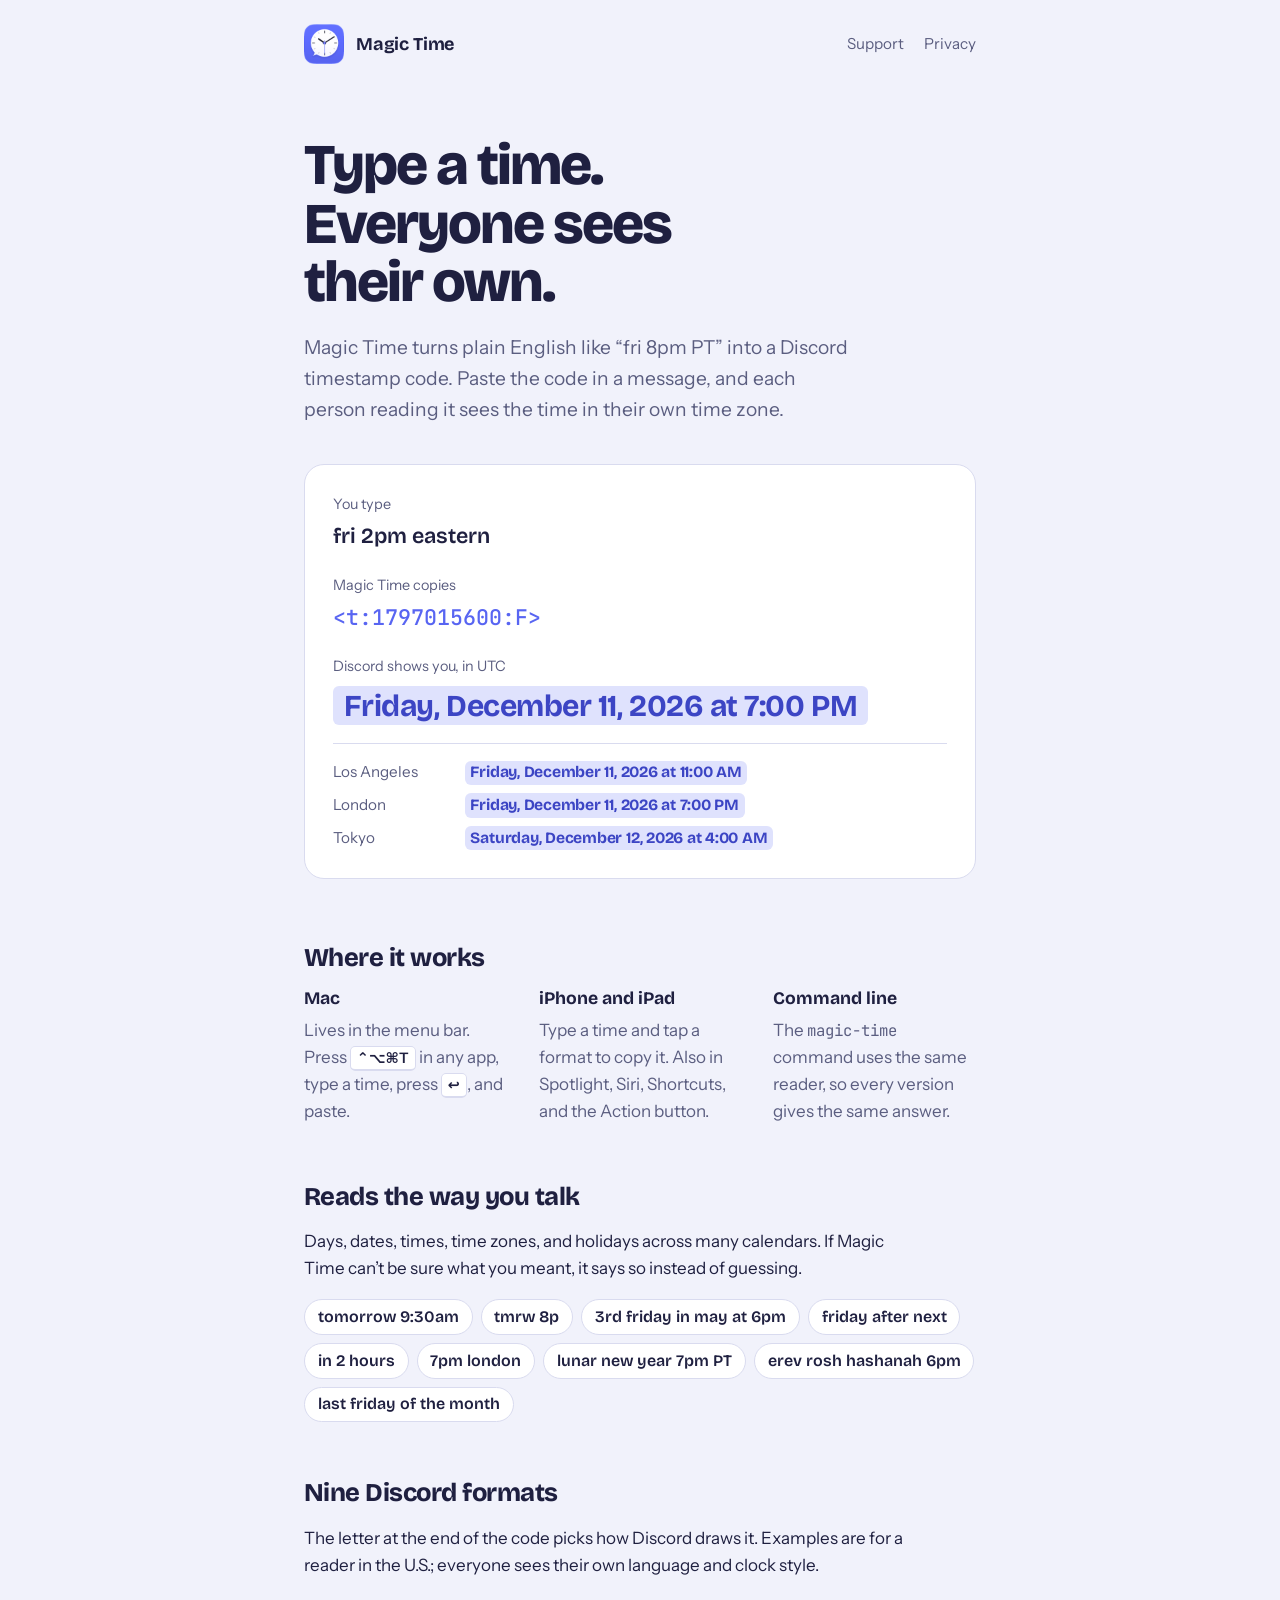
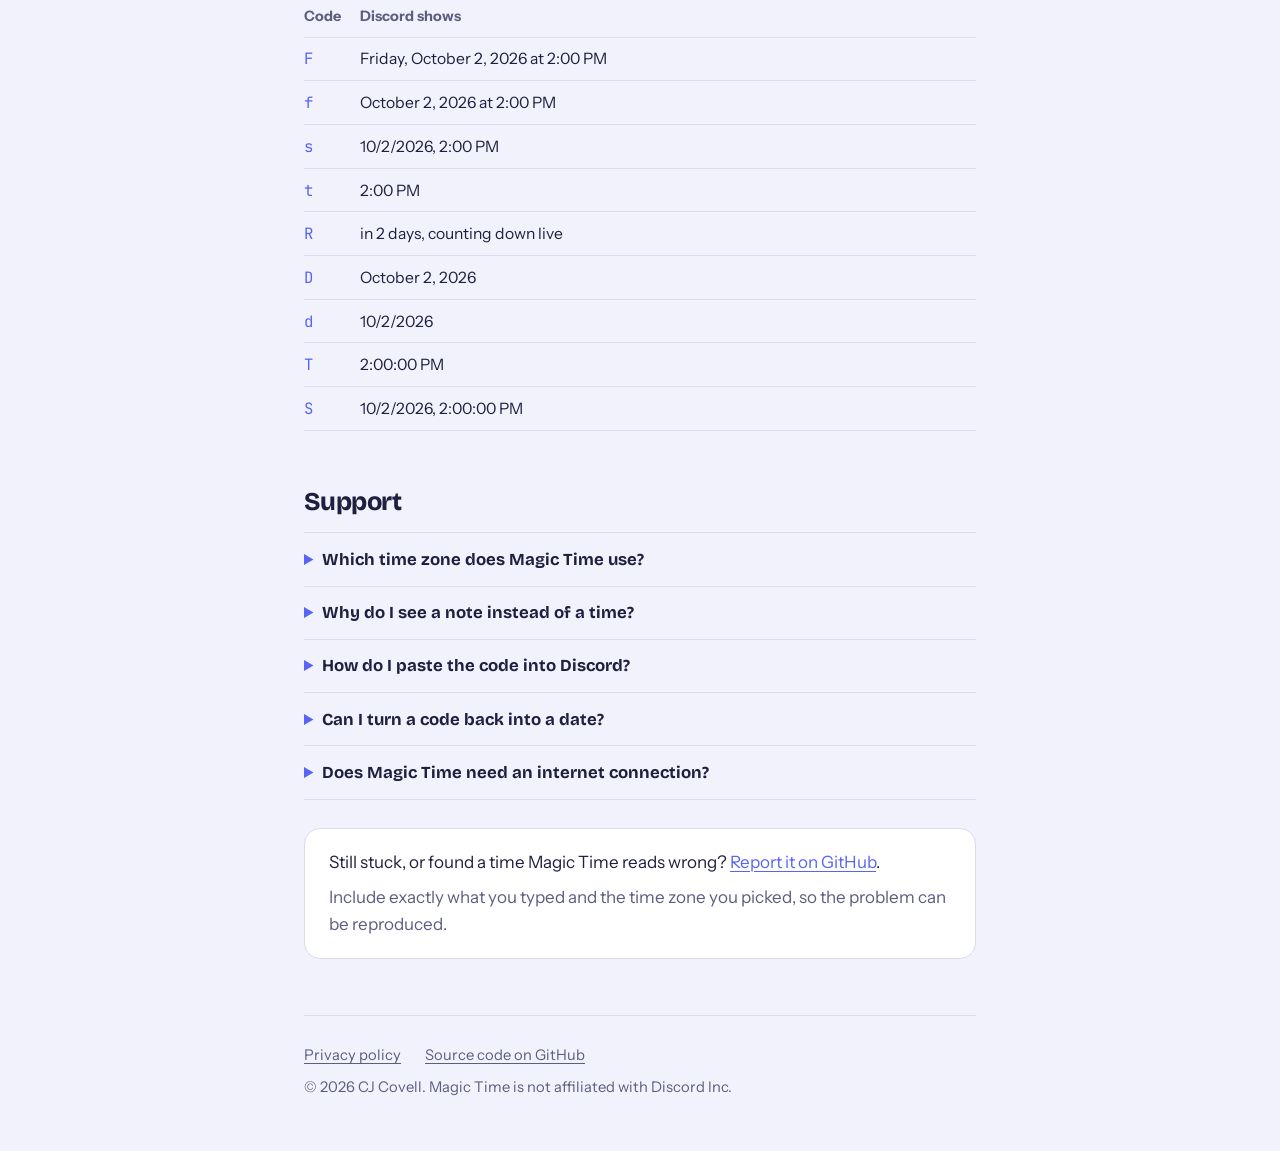
==== site/index.html @ eea19e5b "site: home, support, and privacy pages on GitHub Pages Co-Authored-By: Claude Opus 5.5 (1M context) " ====
<!doctype html>
<html lang="en">
<head>
<meta charset="utf-8">
<meta name="viewport" content="width=device-width, initial-scale=1">
<title>Magic Time: Chat Timestamps</title>
<meta name="description" content="Type a time in plain English and get a Discord timestamp code. Everyone who reads it sees the time in their own time zone.">
<link rel="icon" href="icon.png">
<link rel="apple-touch-icon" href="icon.png">
<link rel="preconnect" href="https://fonts.googleapis.com">
<link rel="preconnect" href="https://fonts.gstatic.com" crossorigin>
<link rel="stylesheet" href="https://fonts.googleapis.com/css2?family=Instrument+Sans:wght@400;600;700&family=Bricolage+Grotesque:opsz,wght@12..96,600..800&family=JetBrains+Mono:wght@500&display=swap">
<link rel="stylesheet" href="style.css">
</head>
<body>
<div class="wrap">
  <header class="top">
    <a href="./"><img src="icon.png" alt=""><span>Magic Time</span></a>
    <nav aria-label="Site"><a href="#support">Support</a><a href="privacy.html">Privacy</a></nav>
  </header>

  <main>
    <div class="hero">
      <h1>Type a time. Everyone sees their own.</h1>
      <p>Magic Time turns plain English like “fri 8pm PT” into a Discord timestamp code. Paste the code in a message, and each person reading it sees the time in their own time zone.</p>
    </div>

    <div class="demo" aria-label="Example">
      <dl>
        <div>
          <dt>You type</dt>
          <dd class="typed">fri 2pm eastern</dd>
        </div>
        <div>
          <dt>Magic Time copies</dt>
          <dd class="code" id="code">&lt;t:1790964000:F&gt;</dd>
        </div>
        <div class="you">
          <dt id="you-label">Discord shows you</dt>
          <dd><span class="pill" id="you">Friday, October 2, 2026 at 2:00 PM</span></dd>
          <ul class="others" id="others">
            <li><span class="city">Los Angeles</span><span class="pill">Friday, October 2, 2026 at 11:00 AM</span></li>
            <li><span class="city">London</span><span class="pill">Friday, October 2, 2026 at 7:00 PM</span></li>
            <li><span class="city">Tokyo</span><span class="pill">Saturday, October 3, 2026 at 3:00 AM</span></li>
          </ul>
        </div>
      </dl>
    </div>

    <section>
      <h2>Where it works</h2>
      <div class="platforms">
        <div>
          <h3>Mac</h3>
          <p>Lives in the menu bar. Press <kbd>⌃⌥⌘T</kbd> in any app, type a time, press <kbd>↩</kbd>, and paste.</p>
        </div>
        <div>
          <h3>iPhone and iPad</h3>
          <p>Type a time and tap a format to copy it. Also in Spotlight, Siri, Shortcuts, and the Action button.</p>
        </div>
        <div>
          <h3>Command line</h3>
          <p>The <code>magic-time</code> command uses the same reader, so every version gives the same answer.</p>
        </div>
      </div>
    </section>

    <section>
      <h2>Reads the way you talk</h2>
      <p>Days, dates, times, time zones, and holidays across many calendars. If Magic Time can’t be sure what you meant, it says so instead of guessing.</p>
      <ul class="phrases">
        <li>tomorrow 9:30am</li>
        <li>tmrw 8p</li>
        <li>3rd friday in may at 6pm</li>
        <li>friday after next</li>
        <li>in 2 hours</li>
        <li>7pm london</li>
        <li>lunar new year 7pm PT</li>
        <li>erev rosh hashanah 6pm</li>
        <li>last friday of the month</li>
      </ul>
    </section>

    <section>
      <h2>Nine Discord formats</h2>
      <p>The letter at the end of the code picks how Discord draws it. Examples are for a reader in the U.S.; everyone sees their own language and clock style.</p>
      <table>
        <thead><tr><th scope="col">Code</th><th scope="col">Discord shows</th></tr></thead>
        <tbody>
          <tr><td>F</td><td>Friday, October 2, 2026 at 2:00 PM</td></tr>
          <tr><td>f</td><td>October 2, 2026 at 2:00 PM</td></tr>
          <tr><td>s</td><td>10/2/2026, 2:00 PM</td></tr>
          <tr><td>t</td><td>2:00 PM</td></tr>
          <tr><td>R</td><td>in 2 days, counting down live</td></tr>
          <tr><td>D</td><td>October 2, 2026</td></tr>
          <tr><td>d</td><td>10/2/2026</td></tr>
          <tr><td>T</td><td>2:00:00 PM</td></tr>
          <tr><td>S</td><td>10/2/2026, 2:00:00 PM</td></tr>
        </tbody>
      </table>
    </section>

    <section id="support">
      <h2>Support</h2>
      <div class="faq">
        <details>
          <summary>Which time zone does Magic Time use?</summary>
          <p>The one you pick in the app; it starts on Eastern time. A time zone in what you type always wins, so “6pm PT” means Pacific time whatever the setting is.</p>
        </details>
        <details>
          <summary>Why do I see a note instead of a time?</summary>
          <p>Magic Time never guesses. Some holidays don’t have one agreed date, like Vesak or a plain “Eid,” and some years almanacs disagree. The note explains why and, when it can, names the possible dates so you can type the one you mean.</p>
        </details>
        <details>
          <summary>How do I paste the code into Discord?</summary>
          <p>Copy a format in Magic Time, then paste it anywhere in a Discord message. Discord replaces the code with the time when the message is sent.</p>
        </details>
        <details>
          <summary>Can I turn a code back into a date?</summary>
          <p>Yes. Paste a <code>&lt;t:…&gt;</code> code or a Unix timestamp into Magic Time and it shows the date and time it stands for.</p>
        </details>
        <details>
          <summary>Does Magic Time need an internet connection?</summary>
          <p>No. Everything happens on your device, including holiday dates, and nothing is sent anywhere. See the <a href="privacy.html">privacy policy</a>.</p>
        </details>
      </div>
      <div class="contact">
        <p>Still stuck, or found a time Magic Time reads wrong? <a href="https://github.com/cjcovell/magic-time/issues/new">Report it on GitHub</a>.</p>
        <p>Include exactly what you typed and the time zone you picked, so the problem can be reproduced.</p>
      </div>
    </section>
  </main>

  <footer>
    <p class="links"><a href="privacy.html">Privacy policy</a><a href="https://github.com/cjcovell/magic-time">Source code on GitHub</a></p>
    <p>© 2026 CJ Covell. Magic Time is not affiliated with Discord Inc.</p>
  </footer>
</div>

<script>
// Rebuild the example around the next Friday at 2 PM New York time, then
// render it the way Discord would for this reader and three other cities.
(function () {
  try {
    var NY = "America/New_York";
    var parts = function (date, zone) {
      var out = {};
      new Intl.DateTimeFormat("en-US", {
        timeZone: zone, hourCycle: "h23", year: "numeric", month: "numeric",
        day: "numeric", hour: "numeric", minute: "numeric", weekday: "short"
      }).formatToParts(date).forEach(function (p) { out[p.type] = p.value; });
      return out;
    };
    var now = new Date();
    var today = parts(now, NY);
    var dayIndex = ["Sun", "Mon", "Tue", "Wed", "Thu", "Fri", "Sat"].indexOf(today.weekday);
    var ahead = (5 - dayIndex + 7) % 7;
    if (ahead === 0 && Number(today.hour) >= 14) ahead = 7;
    var y = Number(today.year), m = Number(today.month) - 1, d = Number(today.day) + ahead;
    var guess = Date.UTC(y, m, d, 14, 0);
    var wall = parts(new Date(guess), NY);
    var wallAsUTC = Date.UTC(Number(wall.year), Number(wall.month) - 1, Number(wall.day), Number(wall.hour), Number(wall.minute));
    var instant = new Date(guess - (wallAsUTC - guess));
    var unix = Math.round(instant.getTime() / 1000);

    var full = function (zone, locale) {
      return new Intl.DateTimeFormat(locale, { timeZone: zone, dateStyle: "full", timeStyle: "short" }).format(instant);
    };
    document.getElementById("code").textContent = "<t:" + unix + ":F>";
    var here = Intl.DateTimeFormat().resolvedOptions().timeZone;
    document.getElementById("you").textContent = full(here, navigator.language || "en-US");
    var city = here ? here.split("/").pop().replace(/_/g, " ") : "";
    if (city) document.getElementById("you-label").textContent = "Discord shows you, in " + city;

    var list = document.getElementById("others");
    list.textContent = "";
    [["Los Angeles", "America/Los_Angeles"], ["London", "Europe/London"], ["Tokyo", "Asia/Tokyo"]]
      .filter(function (c) { return c[1] !== here; })
      .forEach(function (c) {
        var li = document.createElement("li");
        var name = document.createElement("span"); name.className = "city"; name.textContent = c[0];
        var pill = document.createElement("span"); pill.className = "pill"; pill.textContent = full(c[1], "en-US");
        li.append(name, pill);
        list.append(li);
      });
  } catch (e) { /* the static example stays in place */ }
})();
</script>
</body>
</html>
---- site/style.css ----
:root {
  --paper: #f1f2fb;
  --card: #ffffff;
  --ink: #1f2040;
  --muted: #5b5e80;
  --line: #d9dbef;
  --blurple: #5865f2;
  --pill: #dfe2fd;
  --pill-ink: #3c45c4;
  --display: "Bricolage Grotesque", system-ui, sans-serif;
  --body: "Instrument Sans", system-ui, sans-serif;
  --mono: "JetBrains Mono", ui-monospace, monospace;
  color-scheme: light;
}
@media (prefers-color-scheme: dark) {
  :root:not([data-theme="light"]) {
    --paper: #17182b;
    --card: #202240;
    --ink: #ecedfb;
    --muted: #a6a9cb;
    --line: #33365a;
    --blurple: #8c95ff;
    --pill: #2e3266;
    --pill-ink: #c9cdff;
    color-scheme: dark;
  }
}
:root[data-theme="dark"] {
  --paper: #17182b;
  --card: #202240;
  --ink: #ecedfb;
  --muted: #a6a9cb;
  --line: #33365a;
  --blurple: #8c95ff;
  --pill: #2e3266;
  --pill-ink: #c9cdff;
  color-scheme: dark;
}

* { box-sizing: border-box; }
html { -webkit-text-size-adjust: 100%; }
body {
  margin: 0;
  background: var(--paper);
  color: var(--ink);
  font: 400 1.0625rem/1.6 var(--body);
}
a { color: var(--blurple); text-underline-offset: 0.18em; }
a:focus-visible, button:focus-visible { outline: 3px solid var(--blurple); outline-offset: 3px; border-radius: 4px; }
code { font-family: var(--mono); font-size: 0.92em; }

.wrap { max-width: 44rem; margin: 0 auto; padding: 0 16px; }

/* Header */
.top { display: flex; align-items: center; gap: 0.75rem; padding: 1.5rem 0 0; }
.top a { color: inherit; text-decoration: none; display: flex; align-items: center; gap: 0.75rem; }
.top img { width: 40px; height: 40px; }
.top span { font: 700 1.125rem/1 var(--display); letter-spacing: -0.01em; }
.top nav { margin-left: auto; display: flex; gap: 1.25rem; font-size: 0.95rem; }
.top nav a { color: var(--muted); text-decoration: none; }
.top nav a:hover { color: var(--ink); }

/* Hero */
.hero { padding: 4.5rem 0 2.5rem; }
.hero h1 {
  font: 800 clamp(2.4rem, 7vw, 3.6rem)/1.02 var(--display);
  letter-spacing: -0.035em;
  margin: 0 0 1.25rem;
  max-width: 13ch;
}
.hero p { font-size: 1.2rem; color: var(--muted); margin: 0; max-width: 34rem; }

/* The demo: one code, many readers */
.demo {
  background: var(--card);
  border: 1px solid var(--line);
  border-radius: 20px;
  padding: 1.75rem;
  margin: 0 0 4rem;
}
.demo dl { margin: 0; display: grid; gap: 1.5rem; }
.demo dt { font-size: 0.9rem; color: var(--muted); margin-bottom: 0.35rem; }
.demo dd { margin: 0; }
.typed { font: 600 1.35rem/1.3 var(--display); }
.code {
  font: 500 clamp(1rem, 3.6vw, 1.35rem)/1.3 var(--mono);
  color: var(--blurple);
  word-break: break-all;
}
.pill {
  display: inline;
  background: var(--pill);
  color: var(--pill-ink);
  border-radius: 6px;
  padding: 0.05em 0.35em;
  -webkit-box-decoration-break: clone;
  box-decoration-break: clone;
}
.you .pill { font: 700 clamp(1.35rem, 4.6vw, 1.9rem)/1.45 var(--display); letter-spacing: -0.015em; }
.others { list-style: none; margin: 1rem 0 0; padding: 1rem 0 0; border-top: 1px solid var(--line); display: grid; gap: 0.5rem; }
.others li { display: flex; flex-wrap: wrap; gap: 0.25rem 0.75rem; align-items: baseline; }
.others .city { color: var(--muted); min-width: 7.5rem; font-size: 0.95rem; }
.others .pill { font-size: 0.98rem; }

/* Sections */
section { padding: 0 0 3.5rem; }
h2 { font: 750 1.6rem/1.15 var(--display); letter-spacing: -0.02em; margin: 0 0 1rem; }
h3 { font: 700 1.1rem/1.3 var(--display); margin: 0 0 0.35rem; }
section > p { max-width: 38rem; }

.platforms { display: grid; grid-template-columns: repeat(auto-fit, minmax(12rem, 1fr)); gap: 1.5rem 2rem; }
.platforms p { margin: 0; color: var(--muted); }
kbd {
  font: 600 0.85em/1 var(--body);
  border: 1px solid var(--line);
  border-bottom-width: 2px;
  border-radius: 5px;
  padding: 0.15em 0.4em;
  background: var(--card);
  color: var(--ink);
}

.phrases { list-style: none; padding: 0; margin: 0; display: flex; flex-wrap: wrap; gap: 0.5rem; }
.phrases li {
  font: 600 1rem/1 var(--display);
  padding: 0.55rem 0.8rem;
  border-radius: 999px;
  background: var(--card);
  border: 1px solid var(--line);
}

table { width: 100%; border-collapse: collapse; font-size: 0.98rem; }
th, td { text-align: left; padding: 0.55rem 0.75rem 0.55rem 0; border-bottom: 1px solid var(--line); vertical-align: baseline; }
th { font-weight: 700; color: var(--muted); font-size: 0.9rem; }
td:first-child { font-family: var(--mono); color: var(--blurple); width: 3.5rem; }

.faq details { border-bottom: 1px solid var(--line); padding: 0.9rem 0; }
.faq details:first-of-type { border-top: 1px solid var(--line); }
.faq summary { cursor: pointer; font: 700 1.05rem/1.4 var(--display); list-style-position: inside; }
.faq summary::marker { color: var(--blurple); }
.faq details p { margin: 0.6rem 0 0.2rem; color: var(--muted); max-width: 38rem; }

.contact {
  background: var(--card);
  border: 1px solid var(--line);
  border-radius: 16px;
  padding: 1.25rem 1.5rem;
  margin-top: 1.75rem;
}
.contact p { margin: 0; }
.contact p + p { margin-top: 0.5rem; color: var(--muted); }

/* Policy page */
.policy { padding: 3.5rem 0 3rem; }
.policy h1 { font: 800 clamp(2rem, 6vw, 2.8rem)/1.05 var(--display); letter-spacing: -0.03em; margin: 0 0 0.5rem; }
.policy .date { color: var(--muted); margin: 0 0 2rem; }
.policy .lede { font-size: 1.25rem; line-height: 1.5; margin: 0 0 2.5rem; }
.policy h2 { font-size: 1.25rem; margin: 2.25rem 0 0.5rem; }
.policy p, .policy ul { max-width: 38rem; }
.policy li + li { margin-top: 0.4rem; }

footer { border-top: 1px solid var(--line); padding: 1.5rem 0 3rem; color: var(--muted); font-size: 0.92rem; }
footer p { margin: 0.25rem 0; }
footer a { color: var(--muted); }
footer .links { display: flex; flex-wrap: wrap; gap: 0.5rem 1.5rem; margin-bottom: 0.5rem; }

@media (max-width: 30rem) {
  .hero { padding-top: 3rem; }
  .demo { padding: 1.25rem; border-radius: 16px; }
  .top nav { gap: 1rem; }
}
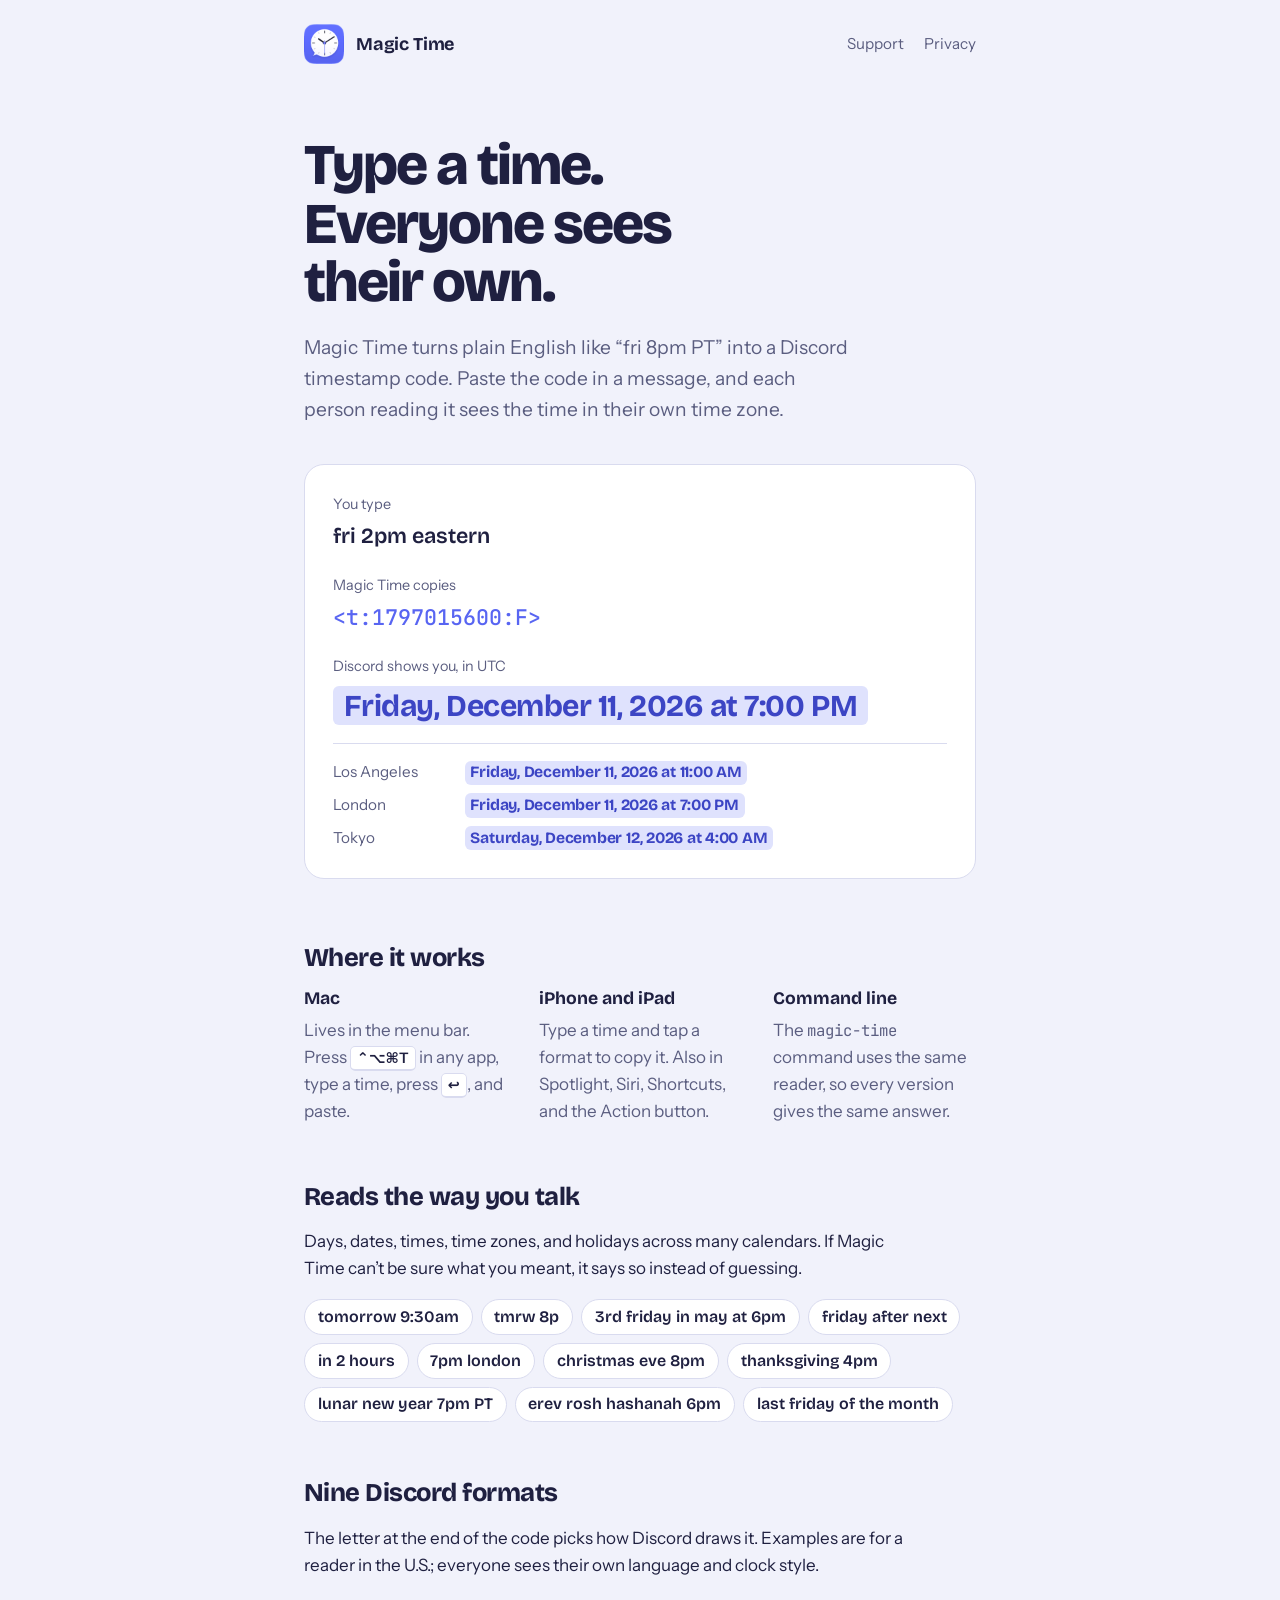
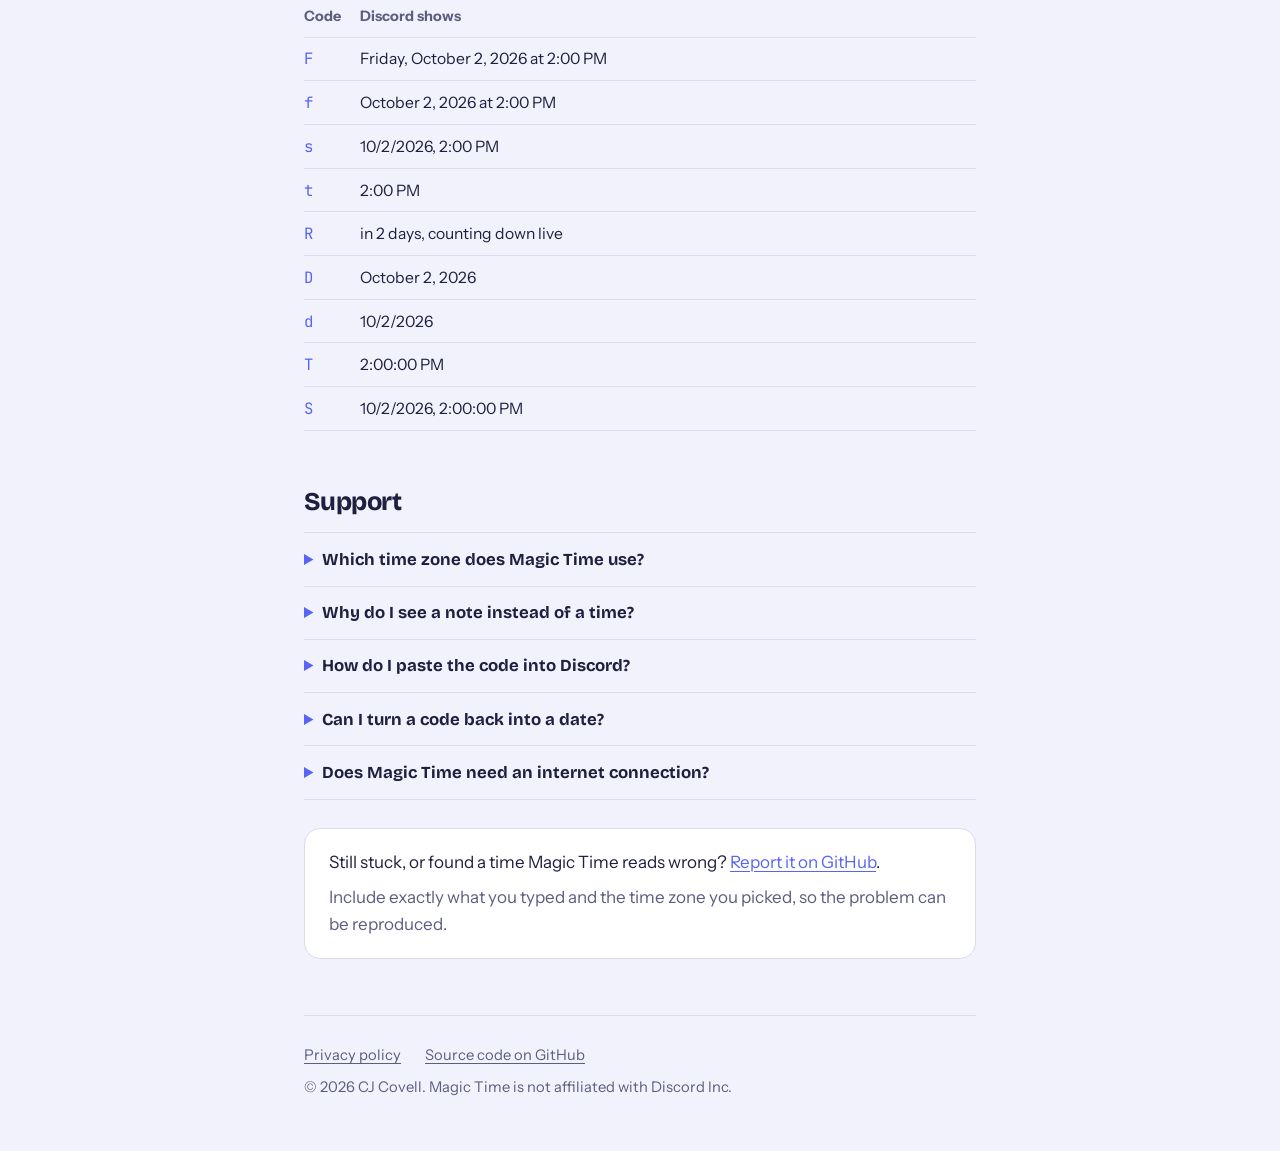
==== commit f57d384c: "site: show familiar U.S. holidays among the example phrases Co-Authored-By: Claude Opus 5.5 (1M cont" ====
--- a/site/index.html
+++ b/site/index.html
@@ -75,6 +75,8 @@
         <li>friday after next</li>
         <li>in 2 hours</li>
         <li>7pm london</li>
+        <li>christmas eve 8pm</li>
+        <li>thanksgiving 4pm</li>
         <li>lunar new year 7pm PT</li>
         <li>erev rosh hashanah 6pm</li>
         <li>last friday of the month</li>
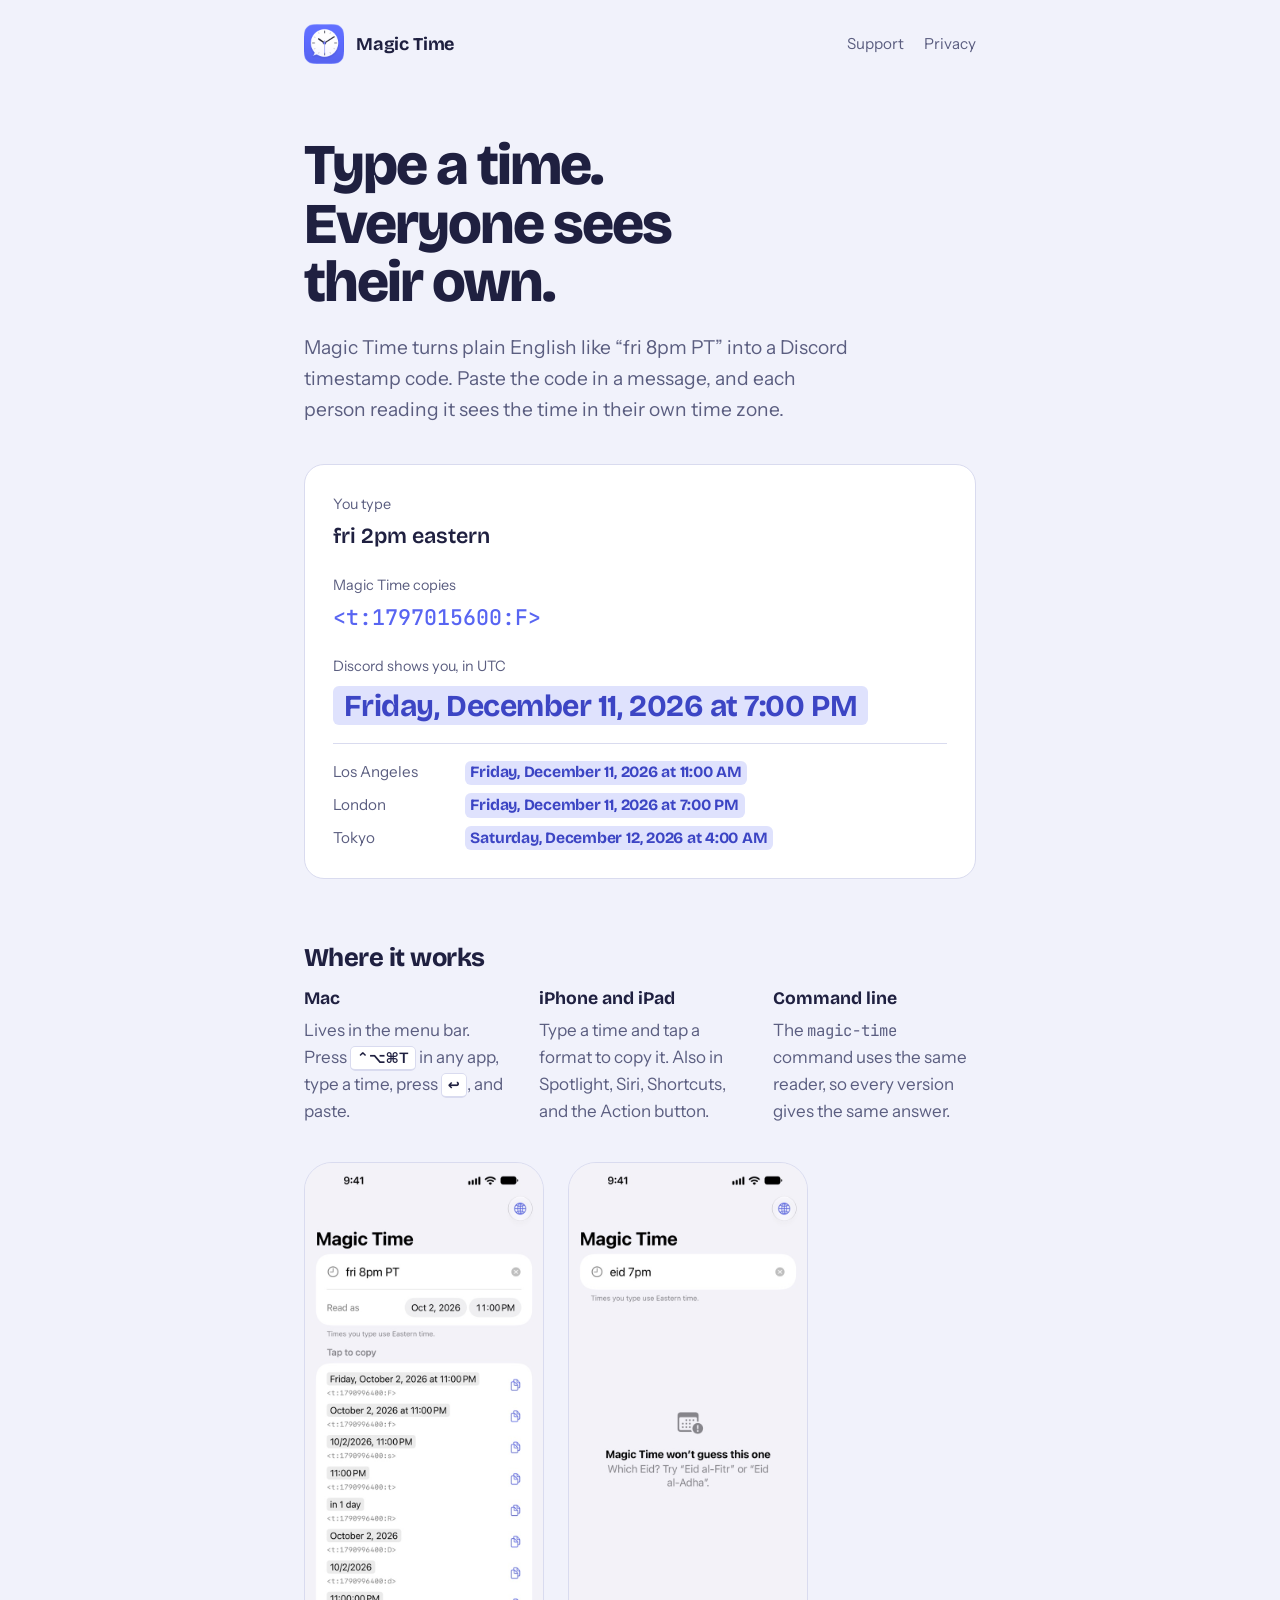
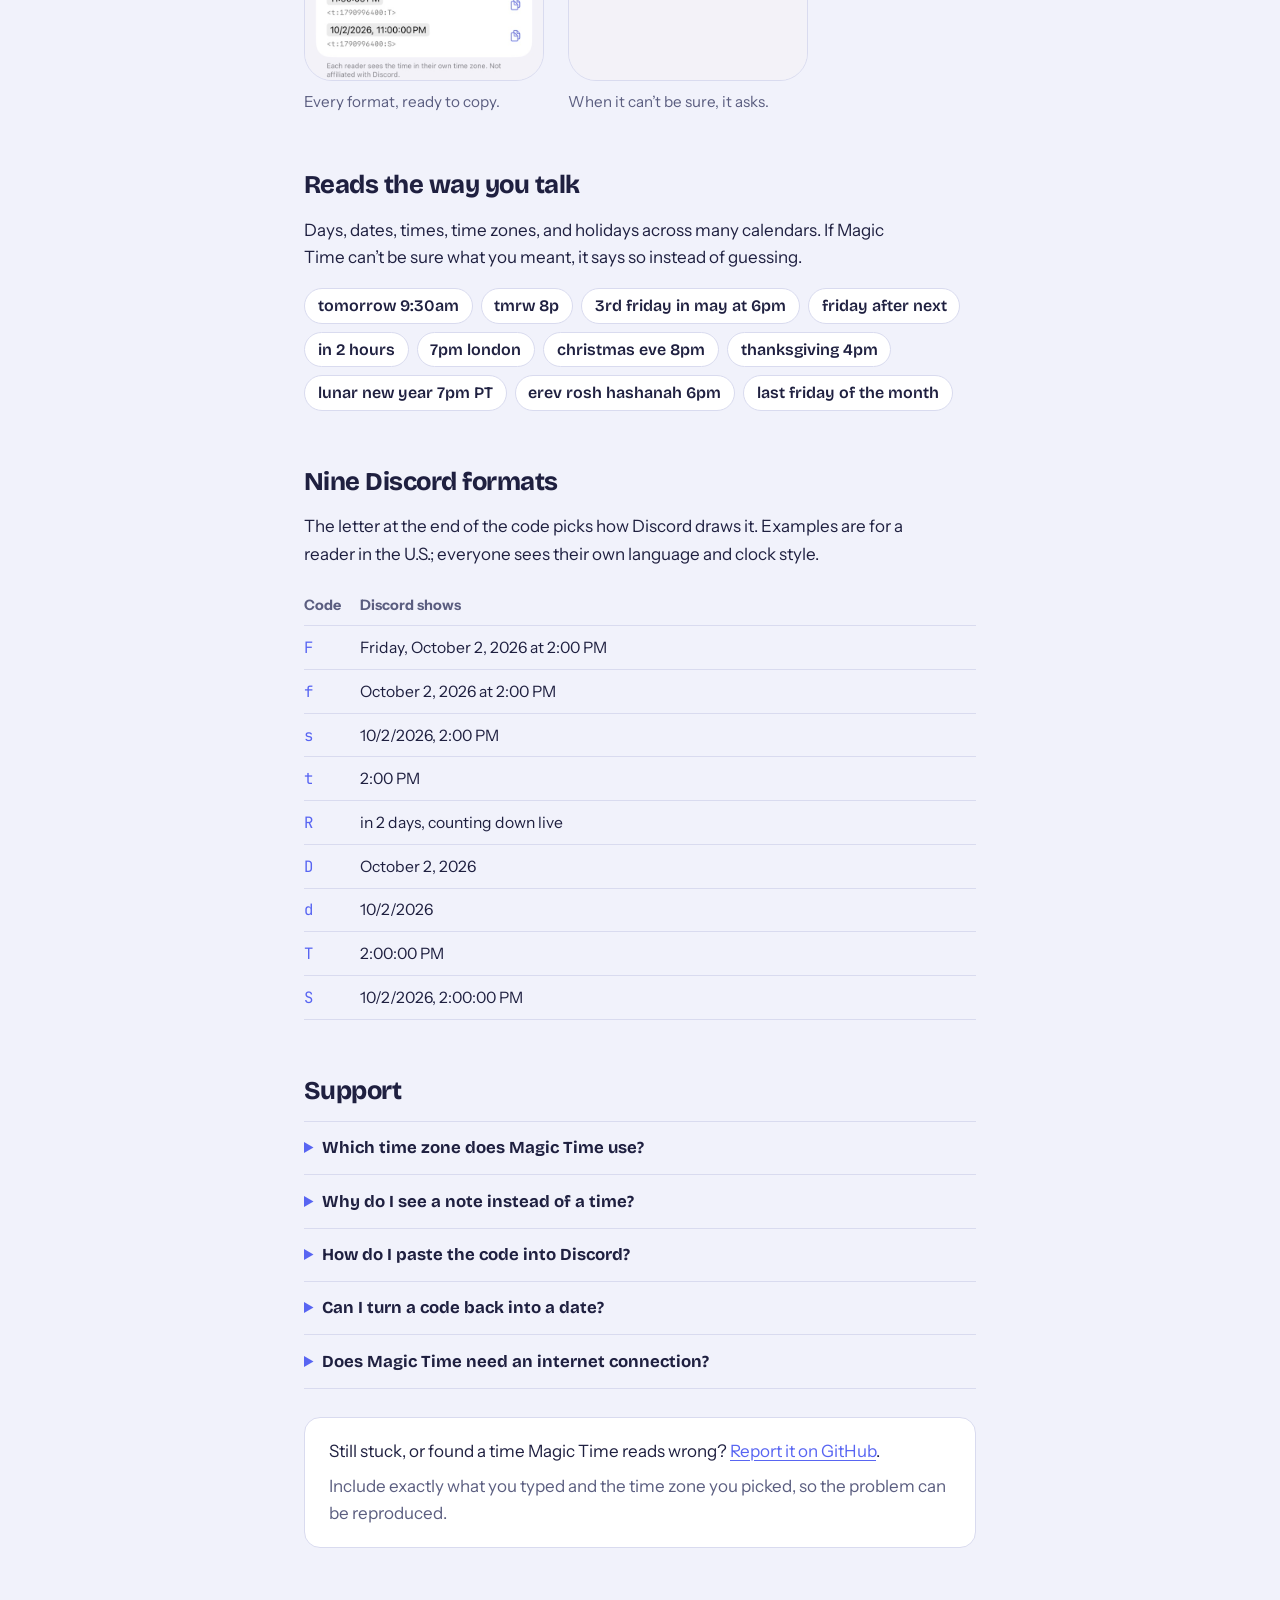
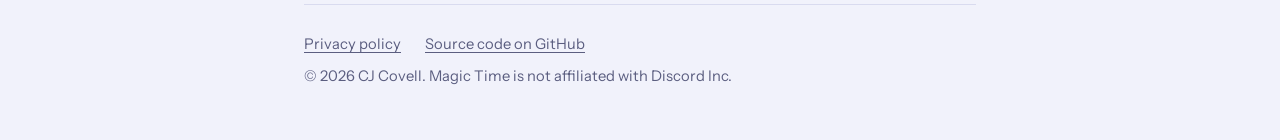
==== commit dd782950: "site: add two iPhone screenshots under Where it works Co-Authored-By: Claude Opus 5.5 (1M context) <" ====
--- a/site/index.html
+++ b/site/index.html
@@ -62,6 +62,18 @@
           <h3>Command line</h3>
           <p>The <code>magic-time</code> command uses the same reader, so every version gives the same answer.</p>
         </div>
+      </div>
+      <div class="shots">
+        <figure>
+          <img src="shot-formats.jpg" width="600" height="1303" loading="lazy"
+               alt="Magic Time on iPhone reading “fri 8pm PT” as Friday at 11:00 PM Eastern, with all nine Discord formats listed, each with a copy button.">
+          <figcaption>Every format, ready to copy.</figcaption>
+        </figure>
+        <figure>
+          <img src="shot-wont-guess.jpg" width="600" height="1303" loading="lazy"
+               alt="Magic Time on iPhone showing “eid 7pm” with the note: Magic Time won’t guess this one. Which Eid? Try Eid al-Fitr or Eid al-Adha.">
+          <figcaption>When it can’t be sure, it asks.</figcaption>
+        </figure>
       </div>
     </section>
 
--- a/site/style.css
+++ b/site/style.css
@@ -169,3 +169,20 @@
   .demo { padding: 1.25rem; border-radius: 16px; }
   .top nav { gap: 1rem; }
 }
+
+/* App screenshots */
+.shots { display: grid; grid-template-columns: repeat(2, minmax(0, 15rem)); gap: 1.5rem; margin-top: 2.25rem; }
+.shots figure { margin: 0; }
+.shots img {
+  display: block;
+  width: 100%;
+  height: auto;
+  border-radius: 28px;
+  border: 1px solid var(--line);
+  background: var(--card);
+}
+.shots figcaption { margin-top: 0.6rem; font-size: 0.95rem; color: var(--muted); }
+@media (max-width: 30rem) {
+  .shots { gap: 0.9rem; }
+  .shots img { border-radius: 18px; }
+}
